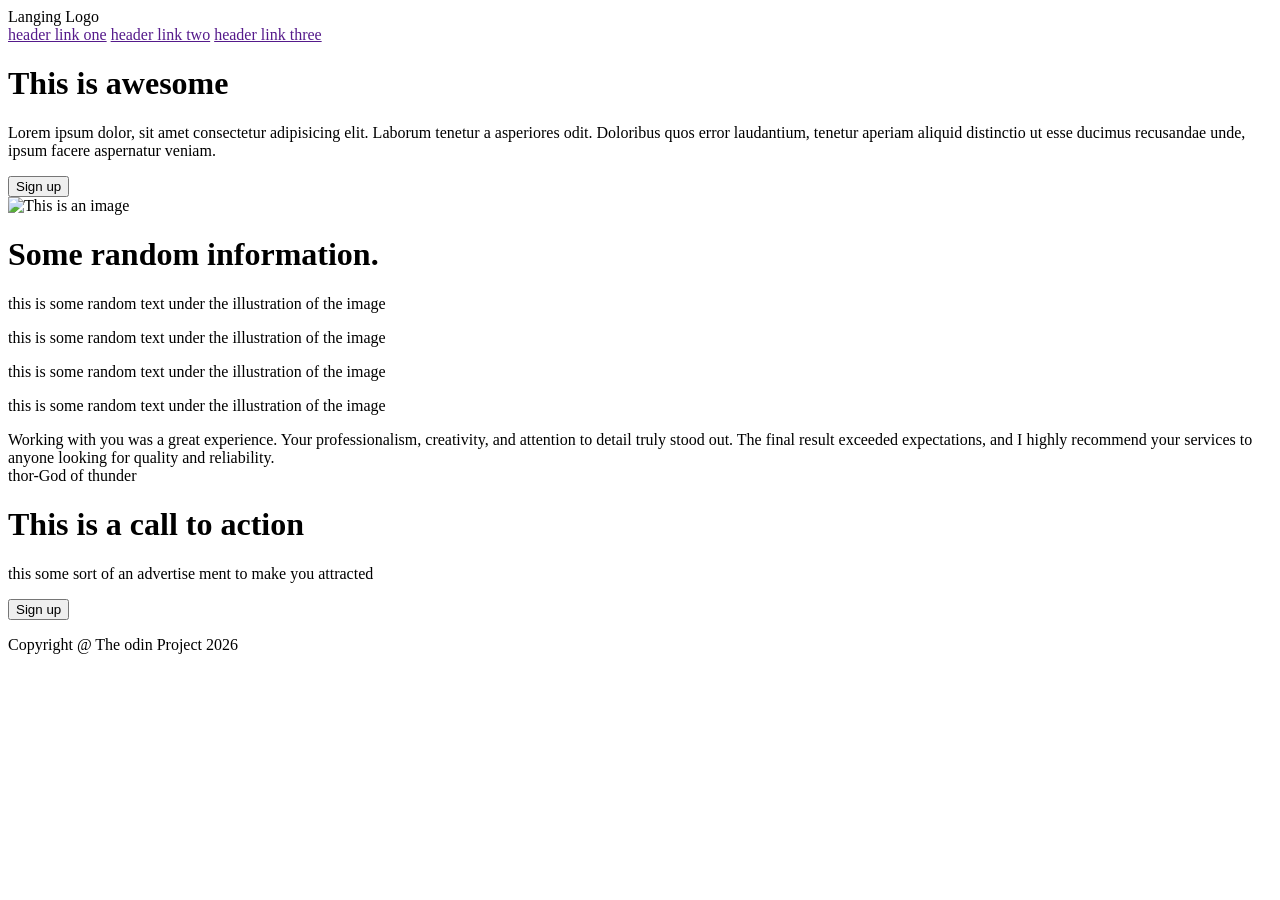
==== landingpage/index.html @ 99c48590 "Creating the html structure" ====
<!DOCTYPE html>
<html lang="en">
<head>
    <meta charset="UTF-8">
    <meta name="viewport" content="width=device-width, initial-scale=1.0">
    <link rel="stylesheet" href="style.css">
    <title>landingpage</title>
</head>
<body>
    <div class="main">
        <div class="navbar">
            <div class="leftlogo">
                Langing Logo
            </div>
            <div class="navigations">
                <nav>
                    <a href="">header link one</a>
                    <a href="">header link two</a>
                    <a href="">header link three</a>
                </nav>
            </div>
        </div>
        <div class="hero">
            <div class="left-content">
                <h1>This is awesome</h1>
                <p>Lorem ipsum dolor, sit amet consectetur adipisicing elit. Laborum tenetur a asperiores odit. Doloribus quos error laudantium, tenetur aperiam aliquid distinctio ut esse ducimus recusandae unde, ipsum facere aspernatur veniam.</p>
                <button>Sign up</button>
            </div>
            <div class="right-content">
                <img src="" alt="This is an image">
            </div>
        </div>
    </div>
    <div class="submain-info">
        <div class="feature-heading">
            <h1>Some random information.</h1>
        </div>
        <div class="feature-content">
            <div class="card1">
                <div class="subcard">

                </div>
                <p>
                    this is some random text under the illustration of the image
                </p>
            </div>
            <div class="card2">
                <div class="subcard">

                </div>
                <p>
                    this is some random text under the illustration of the image
                </p>
            </div>
            <div class="card3">
                <div class="subcard">

                </div>
                <p>
                    this is some random text under the illustration of the image
                </p>
            </div>
            <div class="card4">
                <div class="subcard">

                </div>
                <p>
                    this is some random text under the illustration of the image
                </p>
            </div>
        </div>
        <div class="testimonial">
            <div class="testimonial-note">
                Working with you was a great experience. Your professionalism, creativity, and attention to detail truly stood out. The final result exceeded expectations, and I highly recommend your services to anyone looking for quality and reliability.
            </div>
            <div class="testimonial-author">
                thor-God of thunder
            </div>
        </div>
        <div class="call-to-action">
            <div class="main-cta">
                <div class="left-cta">
                    <h1>This is a call to action</h1>
                    <p>this some sort of an advertise ment to make you attracted</p>
                </div>
                <div class="right-cta">
                    <button>Sign up</button>
                </div>
            </div>
        </div>
        <div class="footer">
            <p>Copyright @ The odin Project 2026</p>
        </div>
    </div>
    <div class="submain">

    </div>
    
</body>
</html>
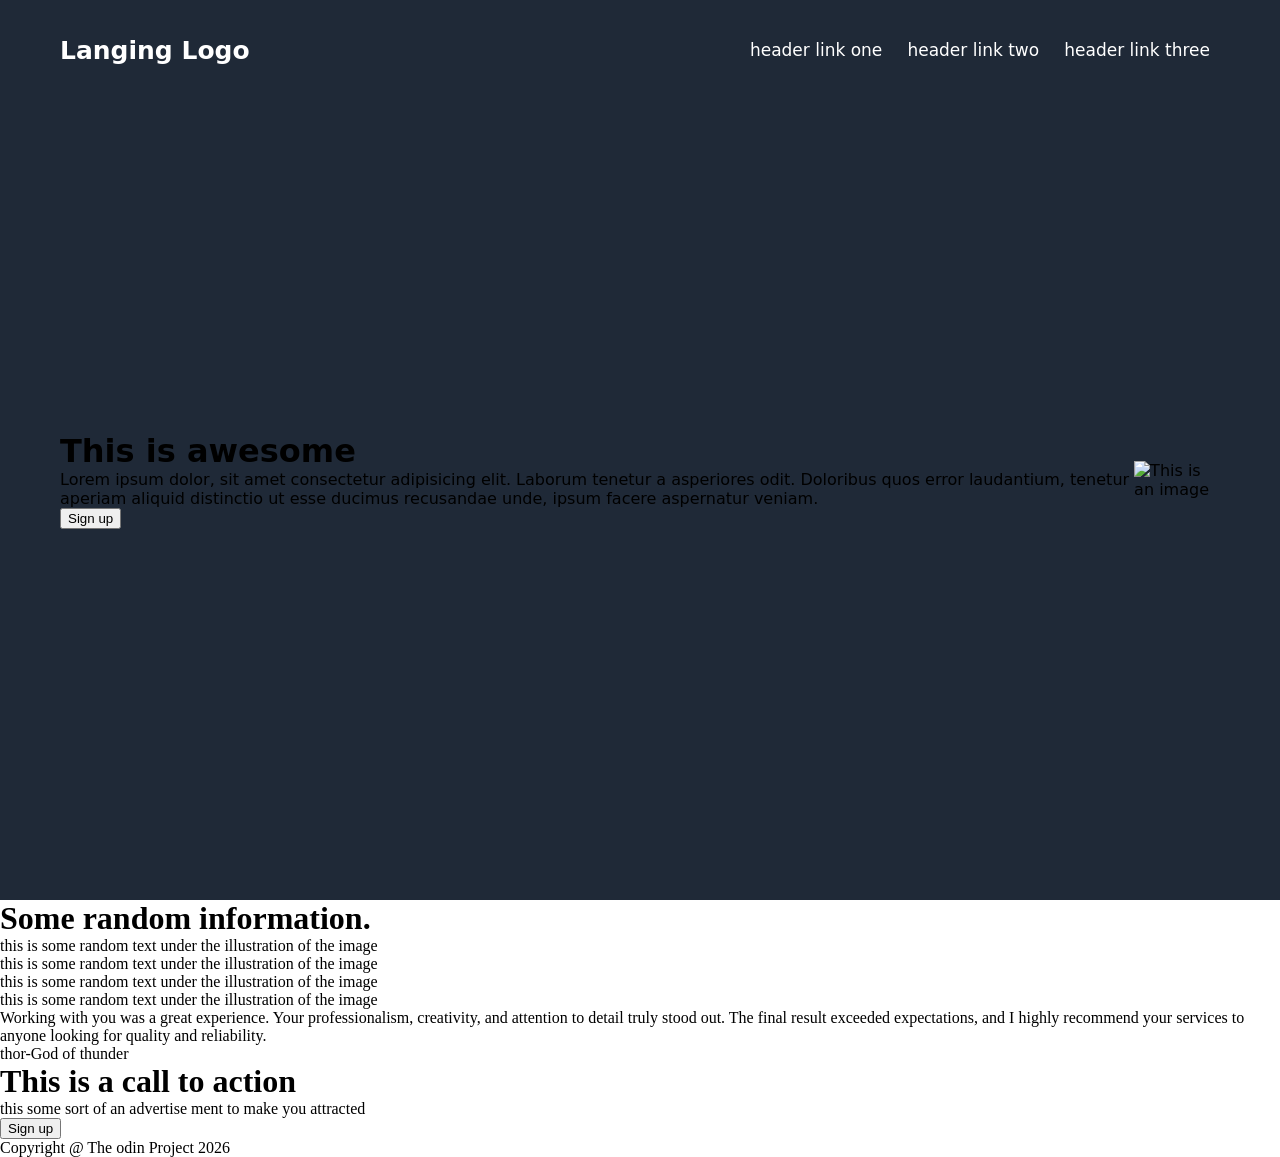
==== commit dec728e2: "madified the documents" ====
--- a/landingpage/index.html
+++ b/landingpage/index.html
@@ -9,7 +9,7 @@
 <body>
     <div class="main">
         <div class="navbar">
-            <div class="leftlogo">
+            <div class="left-logo">
                 Langing Logo
             </div>
             <div class="navigations">
--- a/landingpage/style.css
+++ b/landingpage/style.css
@@ -0,0 +1,39 @@
+*{
+    box-sizing: border-box;
+    margin: 0;
+}
+.main {
+    min-height: 100vh;
+    background-color: #1f2937;
+    font-family: system-ui, -apple-system, BlinkMacSystemFont, 'Segoe UI', Roboto, Oxygen, Ubuntu, Cantarell, 'Open Sans', 'Helvetica Neue', sans-serif;
+    display: flex;
+    flex-direction: column;
+    padding: 20px 60px 20px 60px;
+}
+
+.navbar {
+    display: flex;
+    justify-content: space-between;
+    align-items: center;
+    height: 60px;
+}
+
+.left-logo {
+    color: white;
+    font-weight: 800;
+    font-size: 25px;
+}
+
+nav a{
+    text-decoration: none;
+    color: white;
+    font-size: 17px;
+    margin: 10px;
+}
+
+.hero{
+    display: flex;
+    flex: 1;
+    justify-content: center;
+    align-items: center;
+}
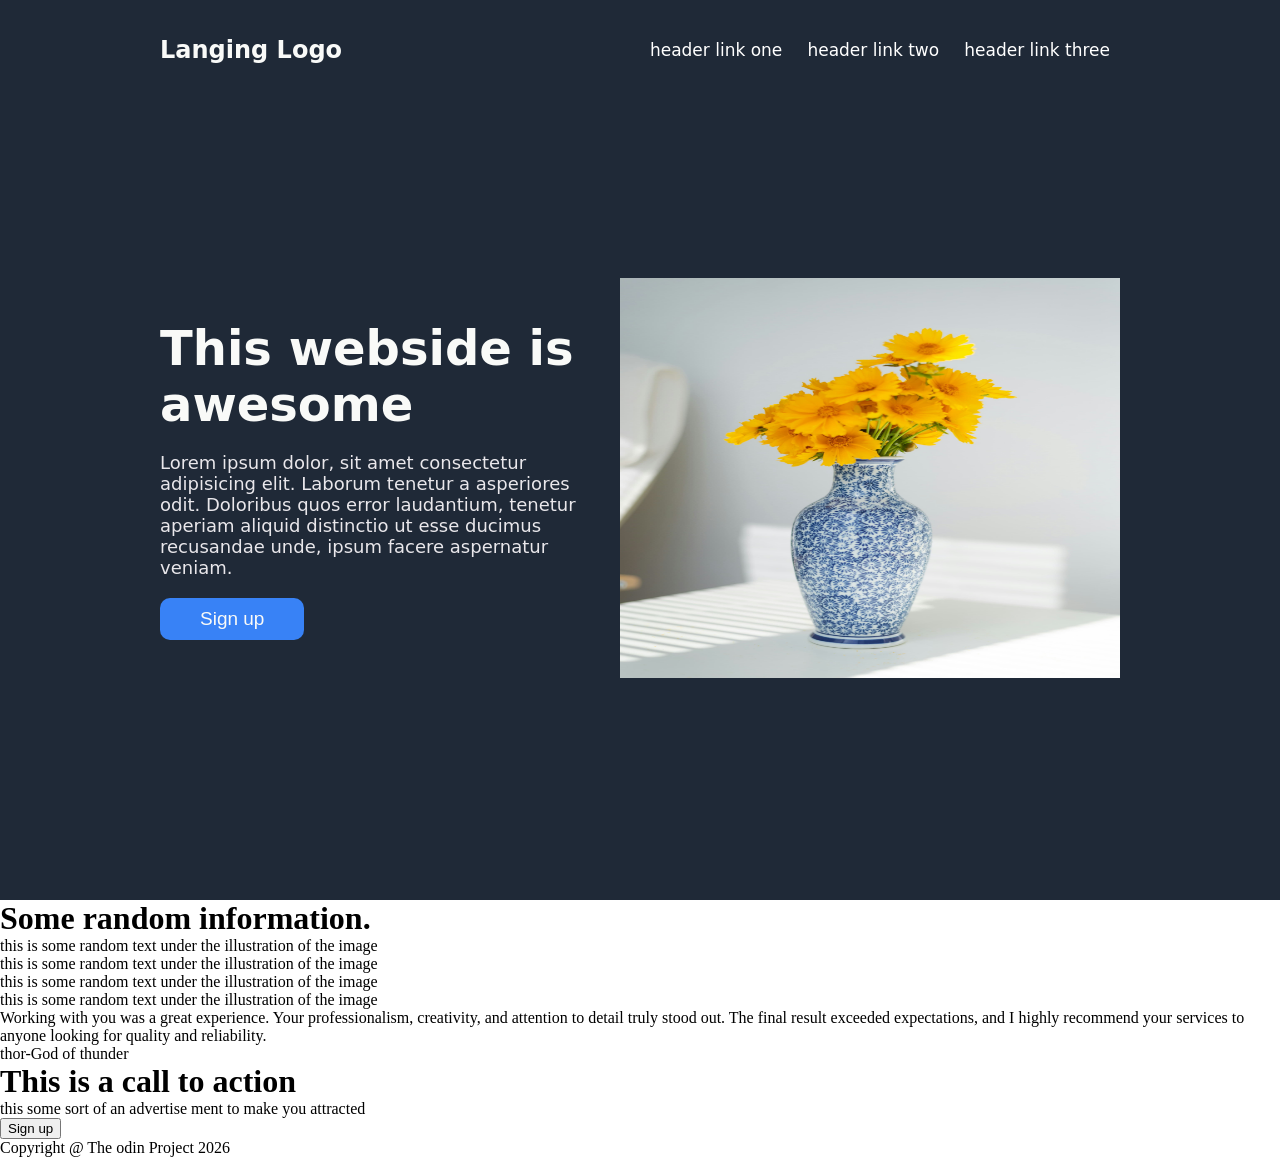
==== commit 623d3987: "finishing the hero section" ====
--- a/landingpage/index.html
+++ b/landingpage/index.html
@@ -22,12 +22,12 @@
         </div>
         <div class="hero">
             <div class="left-content">
-                <h1>This is awesome</h1>
+                <h1>This webside is awesome</h1>
                 <p>Lorem ipsum dolor, sit amet consectetur adipisicing elit. Laborum tenetur a asperiores odit. Doloribus quos error laudantium, tenetur aperiam aliquid distinctio ut esse ducimus recusandae unde, ipsum facere aspernatur veniam.</p>
-                <button>Sign up</button>
+                <button id="signup-btn">Sign up</button>
             </div>
             <div class="right-content">
-                <img src="" alt="This is an image">
+                <img src="images/elena-putina-ENSy20Rj3Ts-unsplash (1).jpg" alt="This is an image" height="400" width="500">
             </div>
         </div>
     </div>
--- a/landingpage/style.css
+++ b/landingpage/style.css
@@ -8,7 +8,7 @@
     font-family: system-ui, -apple-system, BlinkMacSystemFont, 'Segoe UI', Roboto, Oxygen, Ubuntu, Cantarell, 'Open Sans', 'Helvetica Neue', sans-serif;
     display: flex;
     flex-direction: column;
-    padding: 20px 60px 20px 60px;
+    padding: 20px 160px 20px 160px;
 }
 
 .navbar {
@@ -19,9 +19,9 @@
 }
 
 .left-logo {
-    color: white;
+    color: #f9faf8;
     font-weight: 800;
-    font-size: 25px;
+    font-size: 24px;
 }
 
 nav a{
@@ -36,4 +36,32 @@
     flex: 1;
     justify-content: center;
     align-items: center;
+}
+
+.left-content{
+    display: flex;
+    flex-direction: column;
+    gap: 20px;
+    align-items: start;
+}
+
+.left-content h1{
+    color: #f9faf8;
+    font-size: 48px;
+    font-family: system-ui, -apple-system, BlinkMacSystemFont, 'Segoe UI', Roboto, Oxygen, Ubuntu, Cantarell, 'Open Sans', 'Helvetica Neue', sans-serif;
+    font-weight: 900;
+}
+
+.left-content p{
+    color: #e9e7eb;
+    font-size: 18px;
+    padding: 0px 30px 0px 0px;
+}
+#signup-btn {
+    background-color: #3882f6;
+    color: #f9faf8;
+    padding: 10px 40px;
+    border-radius: 10px;
+    font-size: 19px;
+    border: none;
 }
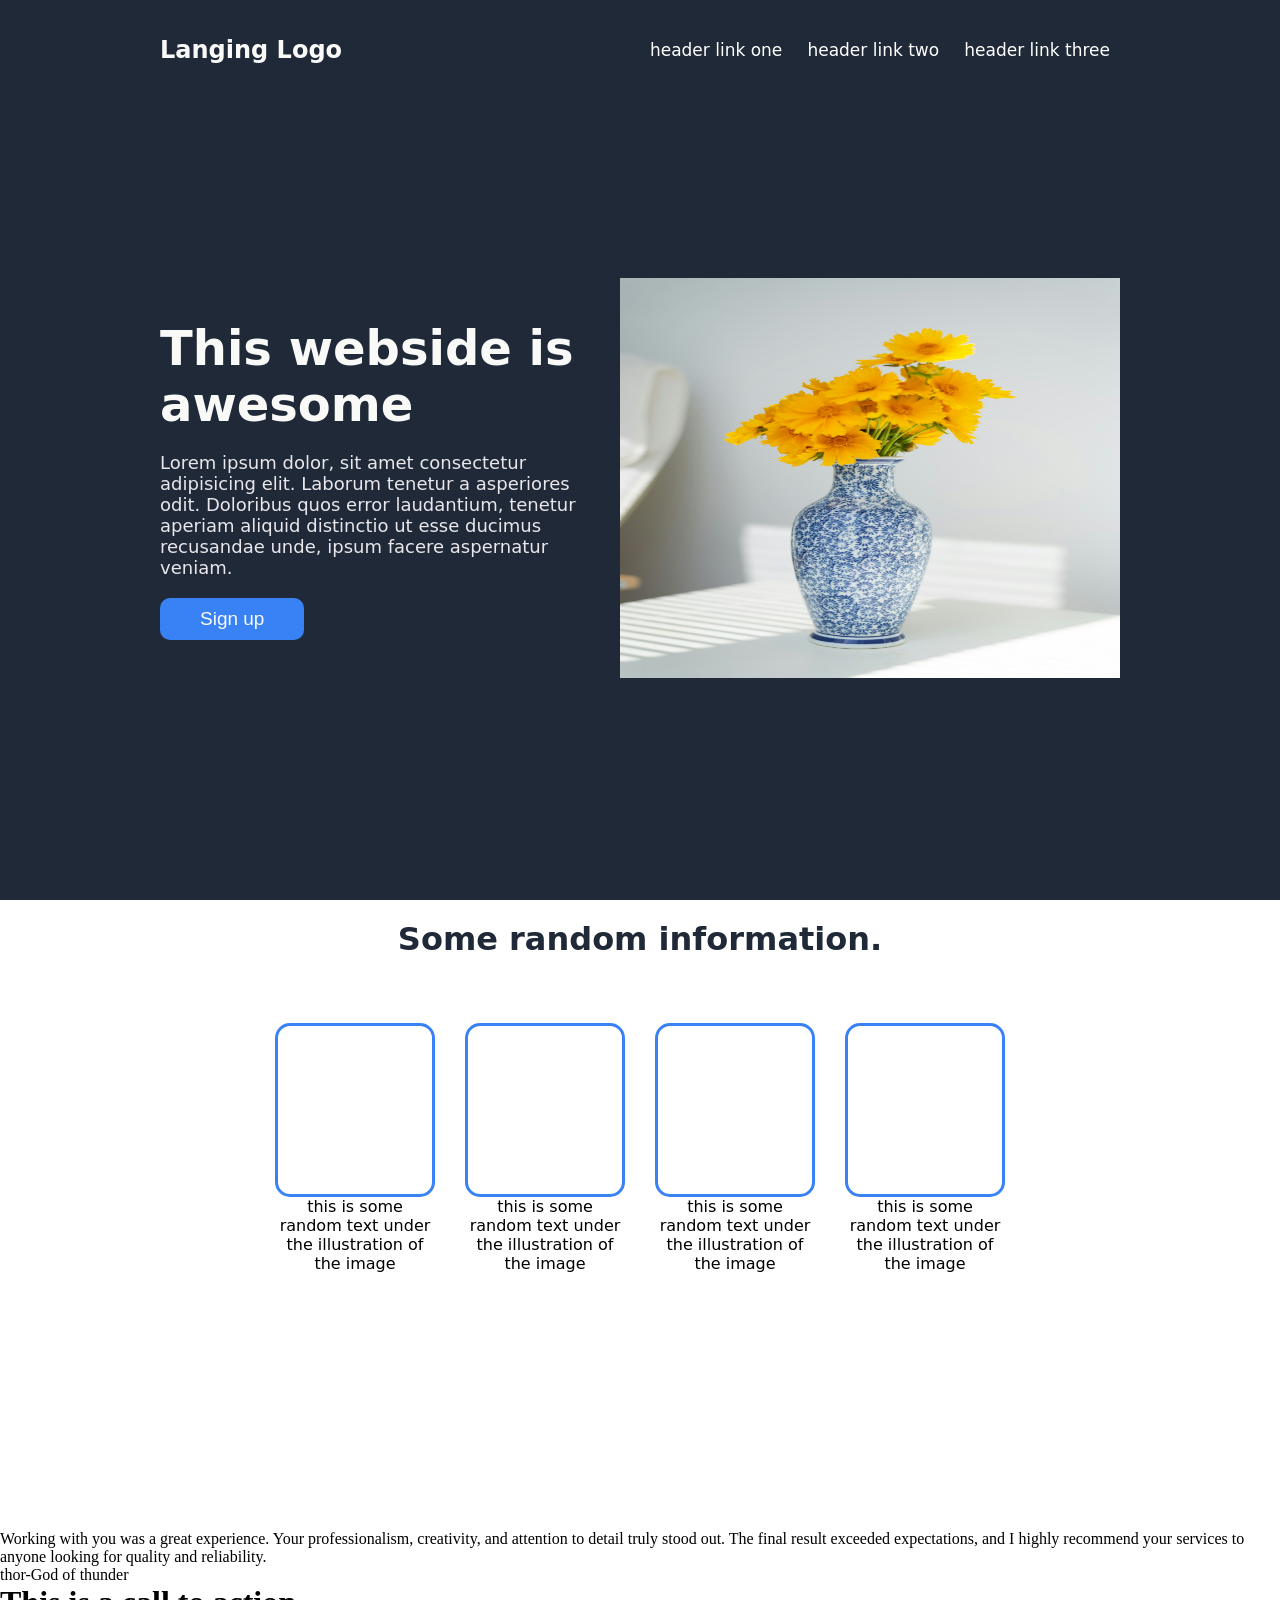
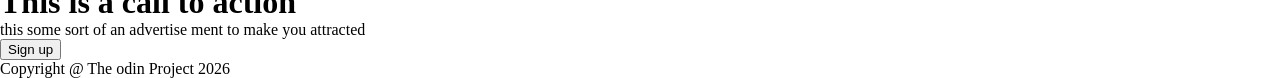
==== commit 7341956c: "Compelete designing the sub-main section both css and html are touched" ====
--- a/landingpage/index.html
+++ b/landingpage/index.html
@@ -36,7 +36,7 @@
             <h1>Some random information.</h1>
         </div>
         <div class="feature-content">
-            <div class="card1">
+            <div class="card card1">
                 <div class="subcard">
 
                 </div>
@@ -44,7 +44,7 @@
                     this is some random text under the illustration of the image
                 </p>
             </div>
-            <div class="card2">
+            <div class="card card2">
                 <div class="subcard">
 
                 </div>
@@ -52,7 +52,7 @@
                     this is some random text under the illustration of the image
                 </p>
             </div>
-            <div class="card3">
+            <div class="card card3">
                 <div class="subcard">
 
                 </div>
@@ -60,7 +60,7 @@
                     this is some random text under the illustration of the image
                 </p>
             </div>
-            <div class="card4">
+            <div class="card card4">
                 <div class="subcard">
 
                 </div>
@@ -69,28 +69,28 @@
                 </p>
             </div>
         </div>
-        <div class="testimonial">
-            <div class="testimonial-note">
-                Working with you was a great experience. Your professionalism, creativity, and attention to detail truly stood out. The final result exceeded expectations, and I highly recommend your services to anyone looking for quality and reliability.
+    </div>    
+    <div class="testimonial">
+        <div class="testimonial-note">
+            Working with you was a great experience. Your professionalism, creativity, and attention to detail truly stood out. The final result exceeded expectations, and I highly recommend your services to anyone looking for quality and reliability.
+        </div>
+        <div class="testimonial-author">
+             thor-God of thunder
+        </div>
+    </div>
+    <div class="call-to-action">
+        <div class="main-cta">
+            <div class="left-cta">
+                <h1>This is a call to action</h1>
+                <p>this some sort of an advertise ment to make you attracted</p>
             </div>
-            <div class="testimonial-author">
-                thor-God of thunder
+            <div class="right-cta">
+                <button>Sign up</button>
             </div>
         </div>
-        <div class="call-to-action">
-            <div class="main-cta">
-                <div class="left-cta">
-                    <h1>This is a call to action</h1>
-                    <p>this some sort of an advertise ment to make you attracted</p>
-                </div>
-                <div class="right-cta">
-                    <button>Sign up</button>
-                </div>
-            </div>
-        </div>
-        <div class="footer">
-            <p>Copyright @ The odin Project 2026</p>
-        </div>
+    </div>
+    <div class="footer">
+        <p>Copyright @ The odin Project 2026</p>
     </div>
     <div class="submain">
 
--- a/landingpage/style.css
+++ b/landingpage/style.css
@@ -64,4 +64,42 @@
     border-radius: 10px;
     font-size: 19px;
     border: none;
+}
+
+.submain-info {
+    min-height: 70vh;
+    font-family: system-ui, -apple-system, BlinkMacSystemFont, 'Segoe UI', Roboto, Oxygen, Ubuntu, Cantarell, 'Open Sans', 'Helvetica Neue', sans-serif;
+    display: flex;
+    flex-direction: column;
+    padding: 20px 160px 20px 160px;
+    align-items: center;
+    gap: 30px;
+}
+
+.feature-heading {
+    color: #1f2937;
+}
+
+.feature-content {
+    display: flex;
+    gap: 20px;
+    padding: 30px;
+}
+
+.card {
+    height: 300px;
+    width: 170px;
+    border-radius: 15px;
+    padding: 5px;
+}
+
+.subcard {
+    border: solid 3px #3882f6;
+    height: 60%;
+    border-radius: 15px;
+
+}
+
+.card p{
+    text-align: center;
 }
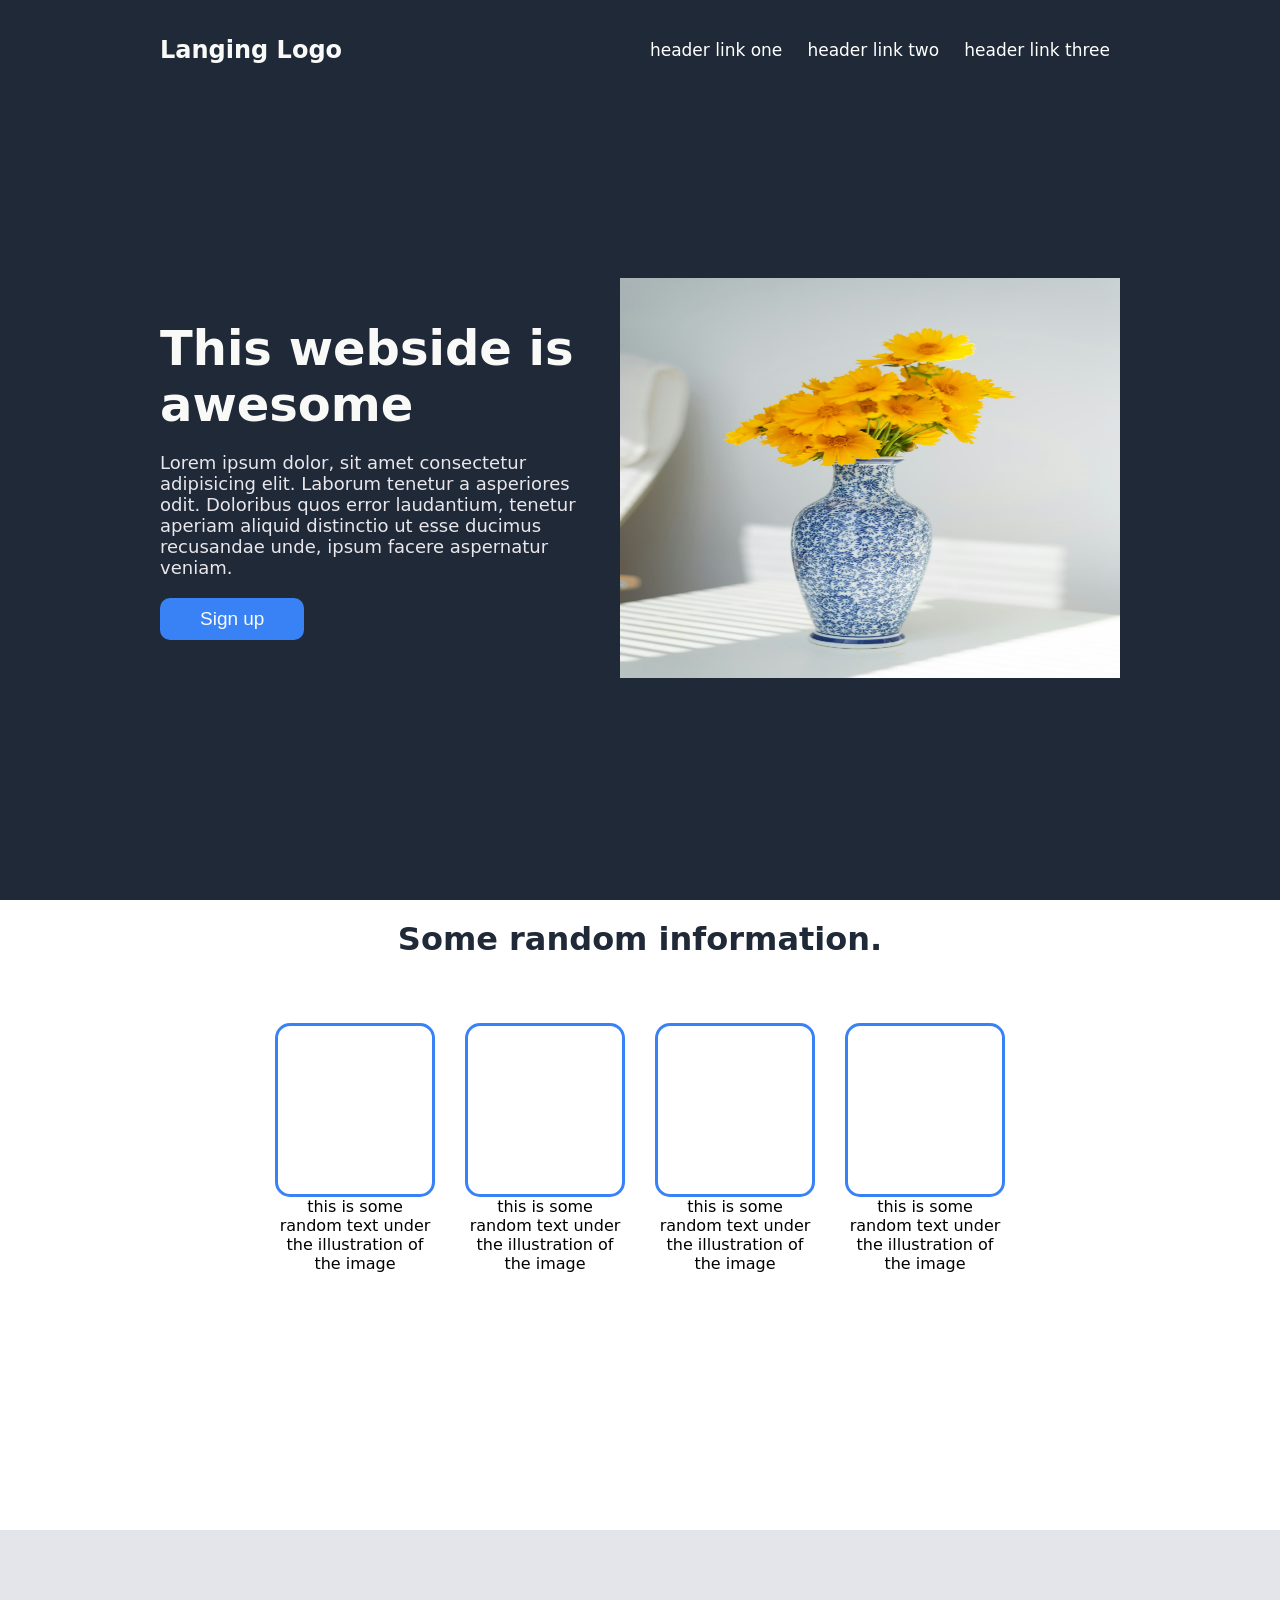
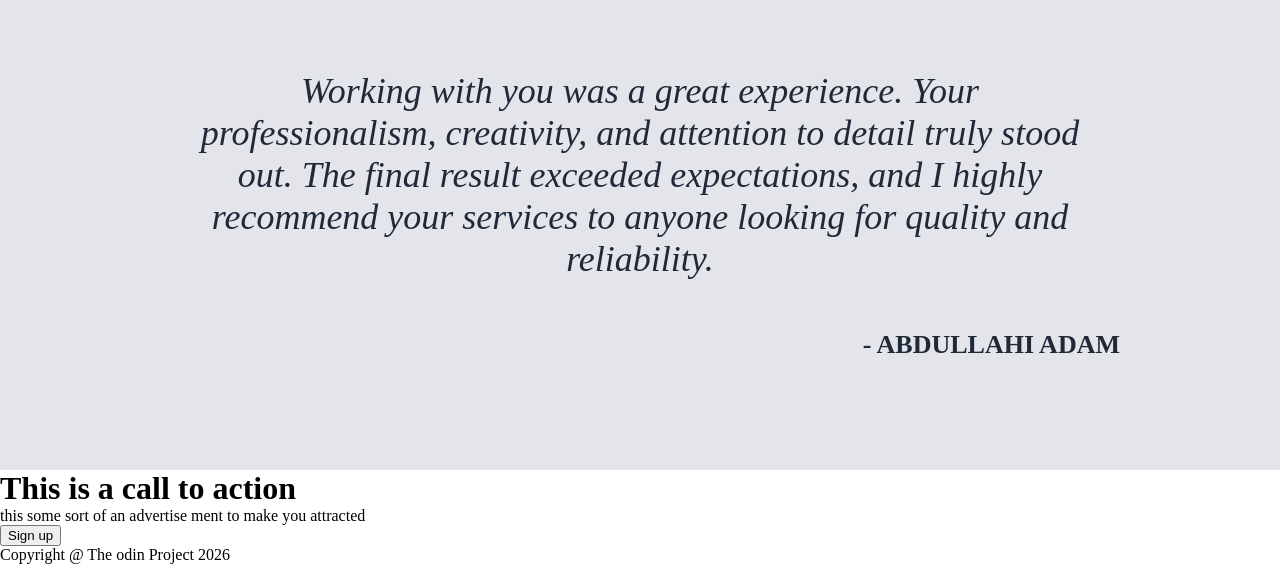
==== commit e71df509: "compelete creating the testimonial block on both css and html" ====
--- a/landingpage/index.html
+++ b/landingpage/index.html
@@ -72,10 +72,10 @@
     </div>    
     <div class="testimonial">
         <div class="testimonial-note">
-            Working with you was a great experience. Your professionalism, creativity, and attention to detail truly stood out. The final result exceeded expectations, and I highly recommend your services to anyone looking for quality and reliability.
+           <i>Working with you was a great experience. Your professionalism, creativity, and attention to detail truly stood out. The final result exceeded expectations, and I highly recommend your services to anyone looking for quality and reliability.</i> 
         </div>
         <div class="testimonial-author">
-             thor-God of thunder
+            - ABDULLAHI ADAM
         </div>
     </div>
     <div class="call-to-action">
--- a/landingpage/style.css
+++ b/landingpage/style.css
@@ -102,4 +102,32 @@
 
 .card p{
     text-align: center;
-}+}
+
+.testimonial {
+    background-color: #e3e5eb;
+    min-height: 60vh;
+    display: flex;
+    flex-direction: column;
+    justify-content: center;
+    align-items: center;
+    padding: 20px 160px 20px 160px;
+    gap: 20px;
+
+}
+
+.testimonial-note {
+    color: #1f2937;
+    text-align: center;
+    font-weight: 300;
+    font-size: 36px;
+    padding: 30px;
+}
+
+.testimonial-author {
+    font-size: 26px;
+    font-weight: 600;
+    text-decoration: capitalize;
+    align-self: flex-end;
+    color: #1f2937;
+}    
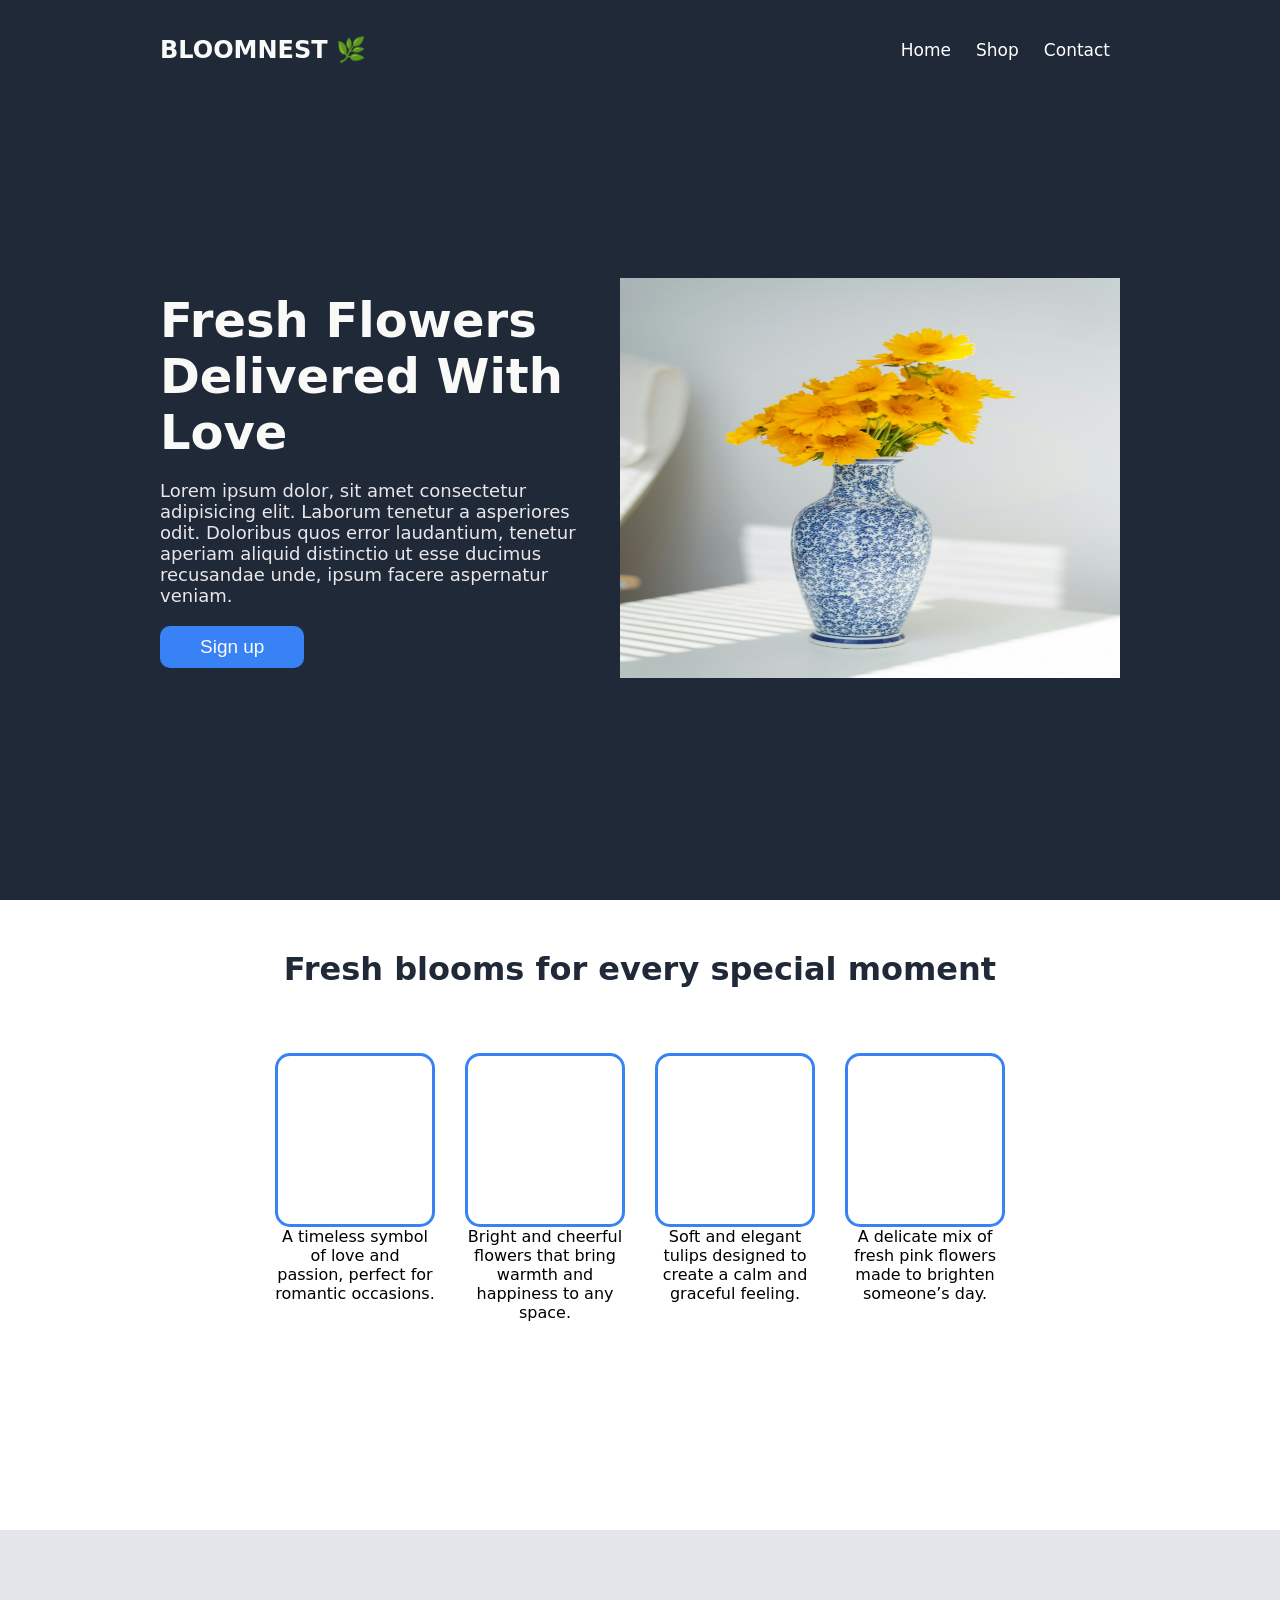
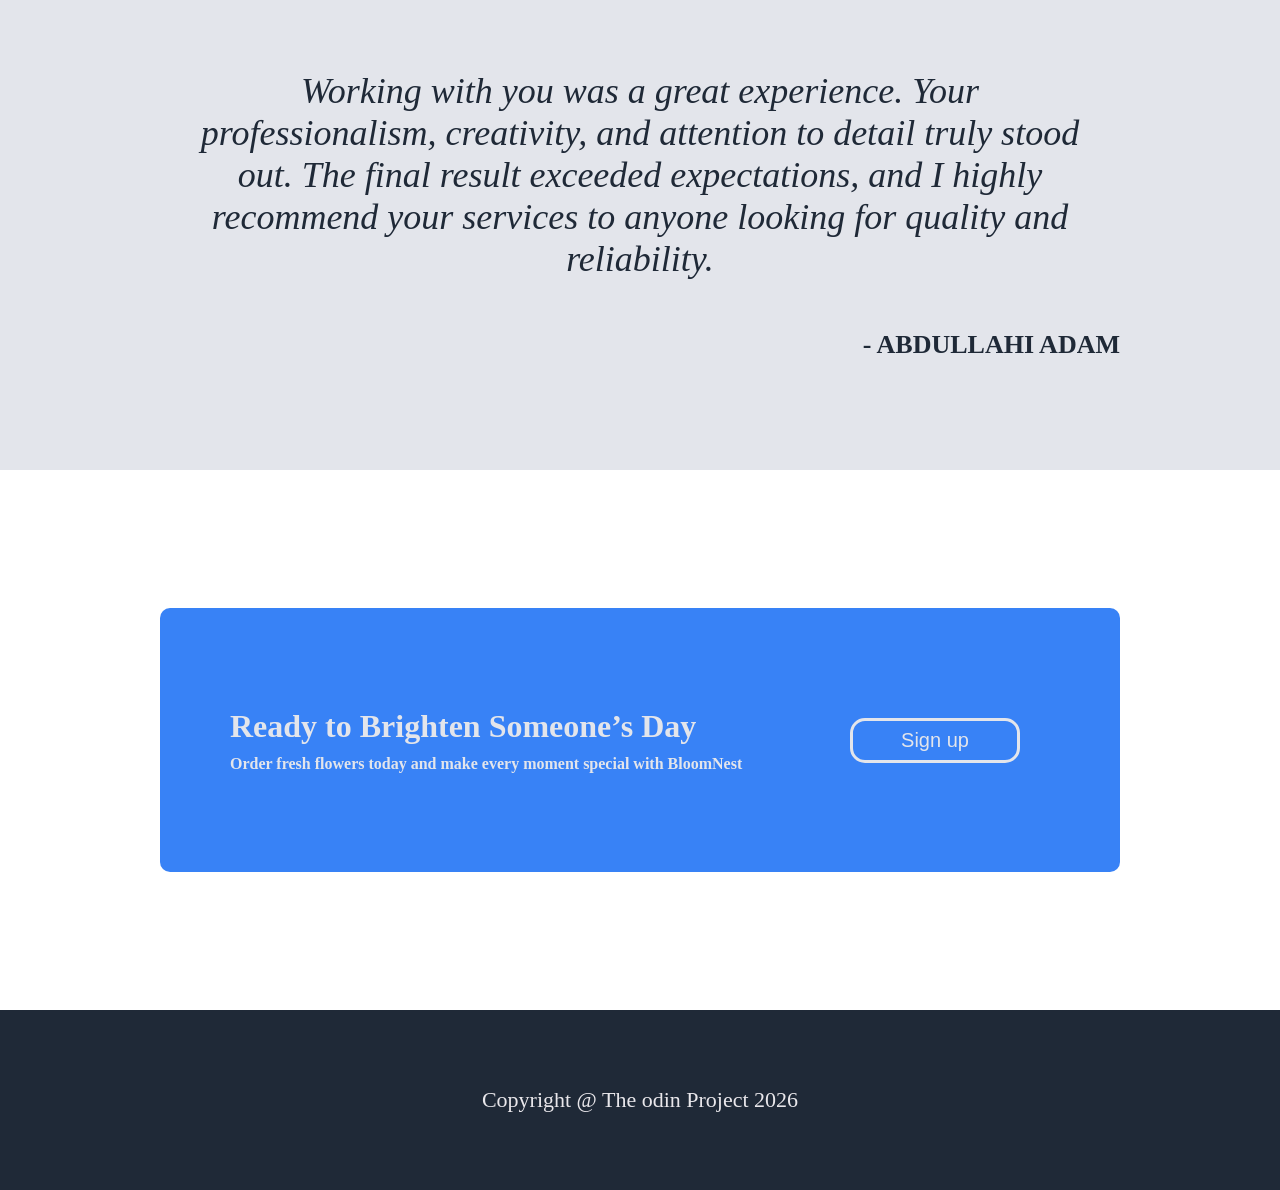
==== commit 17e2e671: "Updating the text to something meaningful and adjusting the the space in CTA and FEATURE section" ====
--- a/landingpage/index.html
+++ b/landingpage/index.html
@@ -10,19 +10,19 @@
     <div class="main">
         <div class="navbar">
             <div class="left-logo">
-                Langing Logo
+                BLOOMNEST 🌿
             </div>
             <div class="navigations">
                 <nav>
-                    <a href="">header link one</a>
-                    <a href="">header link two</a>
-                    <a href="">header link three</a>
+                    <a href="">Home</a>
+                    <a href="">Shop</a>
+                    <a href="">Contact</a>
                 </nav>
             </div>
         </div>
         <div class="hero">
             <div class="left-content">
-                <h1>This webside is awesome</h1>
+                <h1>Fresh Flowers Delivered With Love</h1>
                 <p>Lorem ipsum dolor, sit amet consectetur adipisicing elit. Laborum tenetur a asperiores odit. Doloribus quos error laudantium, tenetur aperiam aliquid distinctio ut esse ducimus recusandae unde, ipsum facere aspernatur veniam.</p>
                 <button id="signup-btn">Sign up</button>
             </div>
@@ -33,40 +33,32 @@
     </div>
     <div class="submain-info">
         <div class="feature-heading">
-            <h1>Some random information.</h1>
+            <h1>Fresh blooms for every special moment</h1>
         </div>
         <div class="feature-content">
             <div class="card card1">
                 <div class="subcard">
 
                 </div>
-                <p>
-                    this is some random text under the illustration of the image
-                </p>
+                <p>A timeless symbol of love and passion, perfect for romantic occasions.</p>
             </div>
             <div class="card card2">
                 <div class="subcard">
 
                 </div>
-                <p>
-                    this is some random text under the illustration of the image
-                </p>
+                <p>Bright and cheerful flowers that bring warmth and happiness to any space.</p>
             </div>
             <div class="card card3">
                 <div class="subcard">
 
                 </div>
-                <p>
-                    this is some random text under the illustration of the image
-                </p>
+                <p>Soft and elegant tulips designed to create a calm and graceful feeling.</p>
             </div>
             <div class="card card4">
                 <div class="subcard">
 
                 </div>
-                <p>
-                    this is some random text under the illustration of the image
-                </p>
+                <p>A delicate mix of fresh pink flowers made to brighten someone’s day. </p>
             </div>
         </div>
     </div>    
@@ -81,8 +73,8 @@
     <div class="call-to-action">
         <div class="main-cta">
             <div class="left-cta">
-                <h1>This is a call to action</h1>
-                <p>this some sort of an advertise ment to make you attracted</p>
+                <h1>Ready to Brighten Someone’s Day</h1>
+                <p>Order fresh flowers today and make every moment special with BloomNest</p>
             </div>
             <div class="right-cta">
                 <button>Sign up</button>
--- a/landingpage/style.css
+++ b/landingpage/style.css
@@ -71,7 +71,7 @@
     font-family: system-ui, -apple-system, BlinkMacSystemFont, 'Segoe UI', Roboto, Oxygen, Ubuntu, Cantarell, 'Open Sans', 'Helvetica Neue', sans-serif;
     display: flex;
     flex-direction: column;
-    padding: 20px 160px 20px 160px;
+    padding: 50px 160px 50px 160px;
     align-items: center;
     gap: 30px;
 }
@@ -111,7 +111,7 @@
     flex-direction: column;
     justify-content: center;
     align-items: center;
-    padding: 20px 160px 20px 160px;
+    padding: 50px 160px 50px 160px;
     gap: 20px;
 
 }
@@ -130,4 +130,60 @@
     text-decoration: capitalize;
     align-self: flex-end;
     color: #1f2937;
-}    +}   
+
+.call-to-action{
+    display: flex;
+    justify-content: center;
+    align-items: center;
+    height: 60vh;
+    padding: 50px 160px 50px 160px;
+}
+
+.main-cta {
+    background-color: #3882f6;
+    height: 60%;
+    width: 100%;
+    border-radius: 10px;
+    display: flex;
+    justify-content: space-between;
+    align-items: center;
+    padding: 100px 50px 100px 50px;
+}
+
+.left-cta {
+    color: #e3e5eb;
+    font-size: 16px;
+    font-weight: 600;
+    margin-left: 20px;
+    display: flex;
+    flex-direction: column;
+    gap: 10px;
+
+}
+
+.right-cta button{
+    color: #e3e5eb;
+    background-color: transparent;
+    border: 3px solid #e3e5eb;
+    width: 170px;
+    height: 45px;
+    border-radius: 15px;
+    margin-right: 50px;
+    font-size: 20px;
+
+}
+
+.footer {
+    background-color: #1f2937;
+    display: flex;
+    justify-content: center;
+    align-items: center;
+    min-height: 20vh;
+}
+
+.footer p{
+    color: #e9e7eb;
+    font-size: 22px;
+    font-weight: 300;
+}
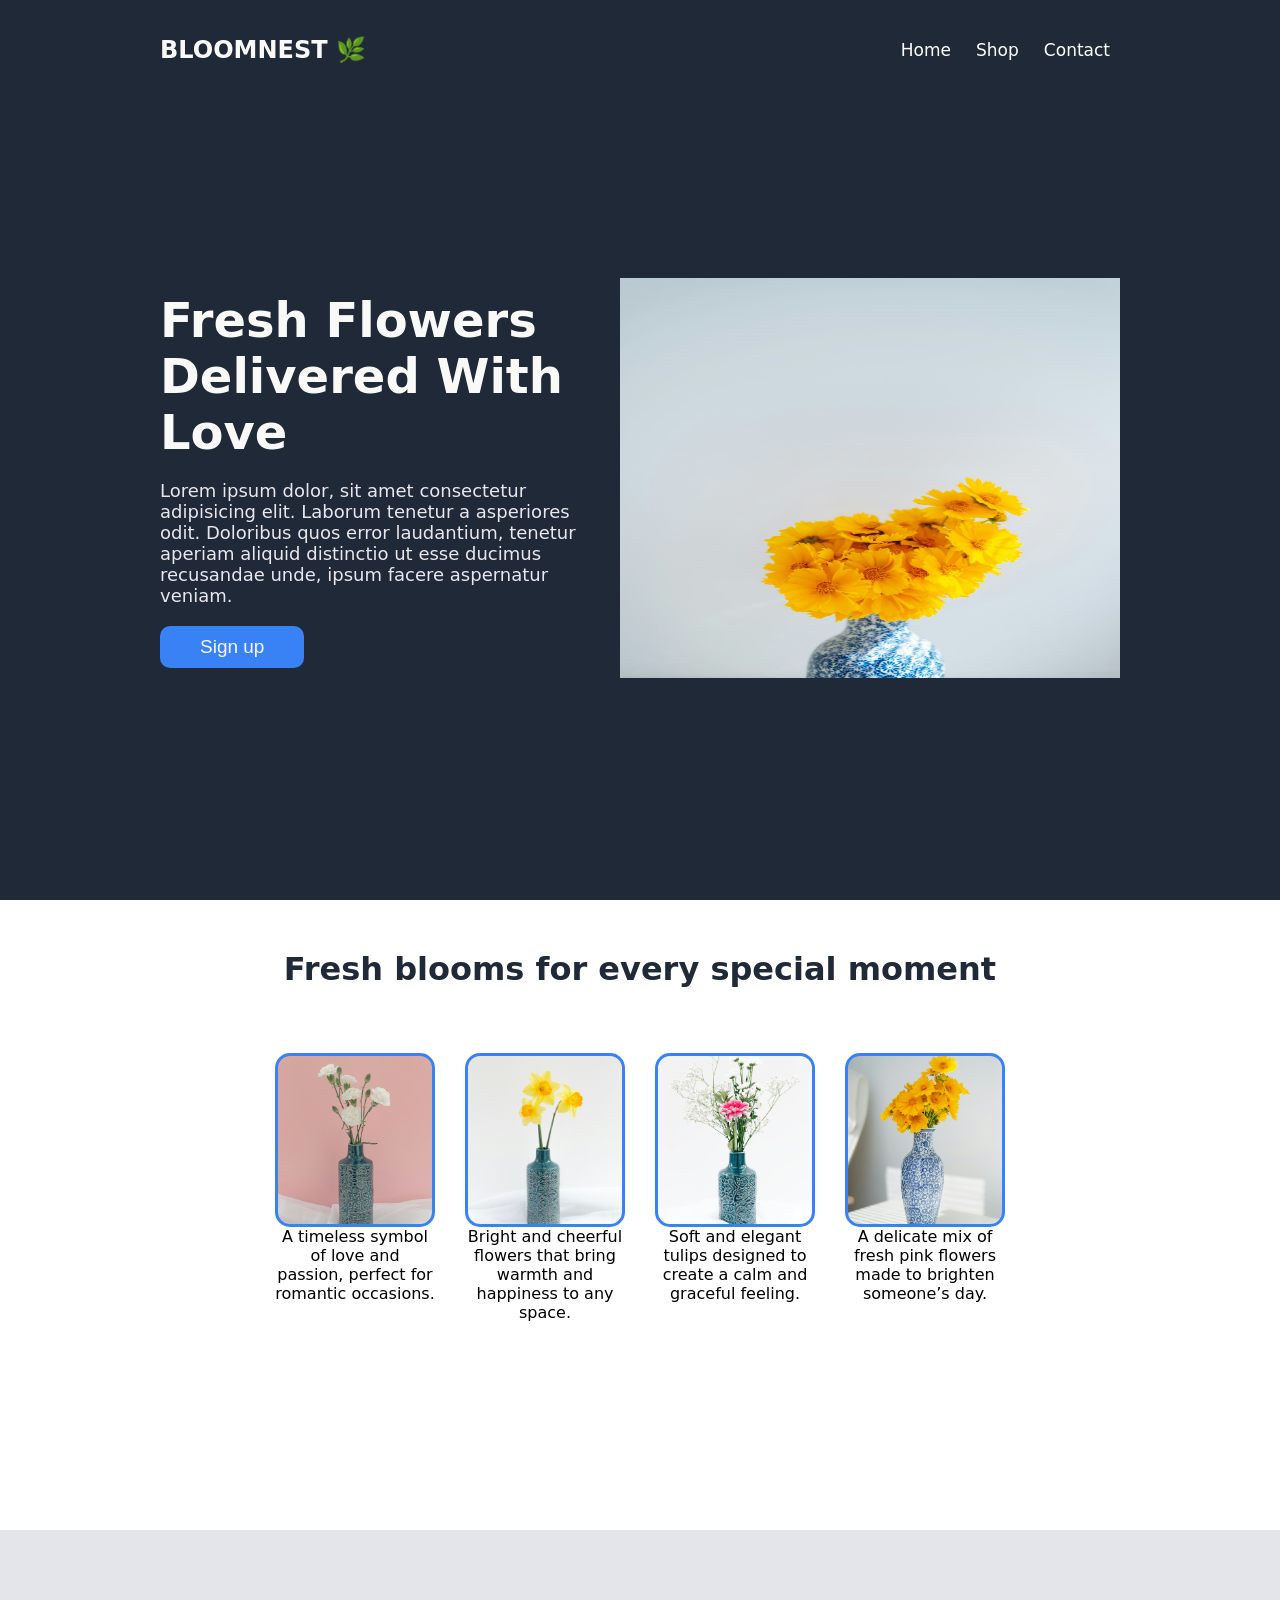
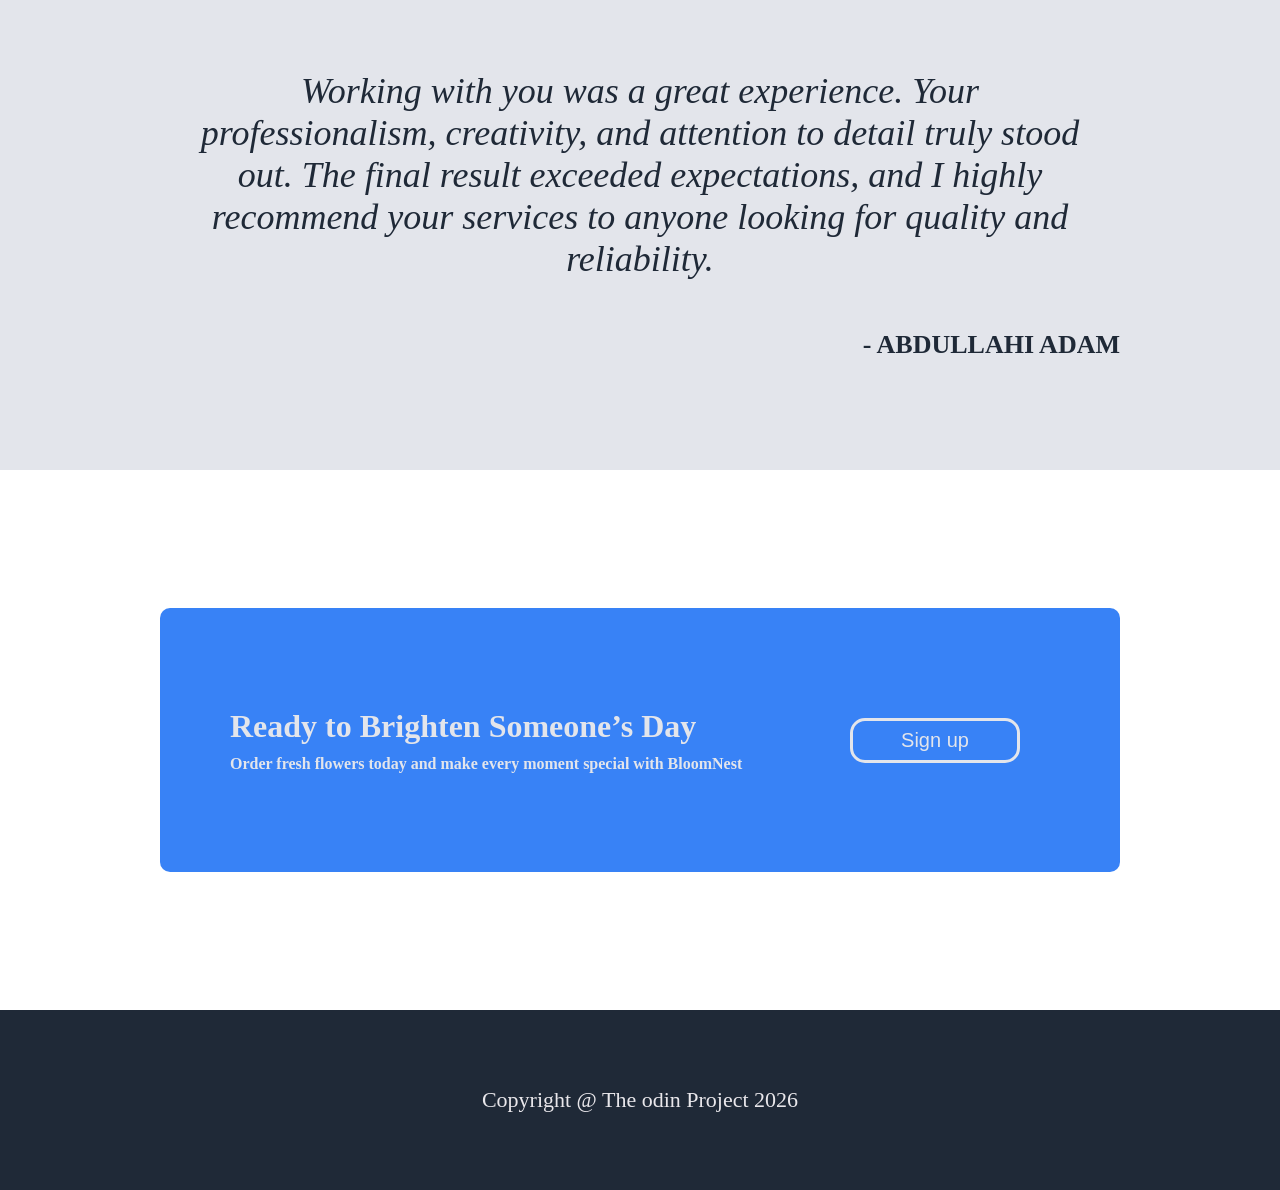
==== commit 8970a08e: "adding and updating images in all the feature product section" ====
--- a/landingpage/index.html
+++ b/landingpage/index.html
@@ -27,7 +27,7 @@
                 <button id="signup-btn">Sign up</button>
             </div>
             <div class="right-content">
-                <img src="images/elena-putina-ENSy20Rj3Ts-unsplash (1).jpg" alt="This is an image" height="400" width="500">
+                <img src="images/elena-putina-sWI90LXdhsg-unsplash (1).jpg" alt="This is an image" height="400" width="500">
             </div>
         </div>
     </div>
--- a/landingpage/style.css
+++ b/landingpage/style.css
@@ -186,4 +186,29 @@
     color: #e9e7eb;
     font-size: 22px;
     font-weight: 300;
-}+}
+
+.card1 .subcard{
+    background-image: url(images/natalie-kinnear-8meK0SfPZYw-unsplash\ \(2\).jpg);
+    background-position: center;
+    background-size: cover;
+    background-repeat: no-repeat;
+}
+.card2 .subcard{
+    background-image: url(images/natalie-kinnear-yao1ypcubTs-unsplash\ \(1\).jpg);
+    background-position: center;
+    background-size: cover;
+    background-repeat: no-repeat;
+}
+.card3 .subcard{
+    background-image: url(images/natalie-kinnear-E083NbnCq6Q-unsplash\ \(1\).jpg);
+    background-position: center;
+    background-size: cover;
+    background-repeat: no-repeat;
+}
+.card4 .subcard{
+    background-image: url(images/elena-putina-ENSy20Rj3Ts-unsplash\ \(1\).jpg);
+    background-position: center;
+    background-size: cover;
+    background-repeat: no-repeat;
+}
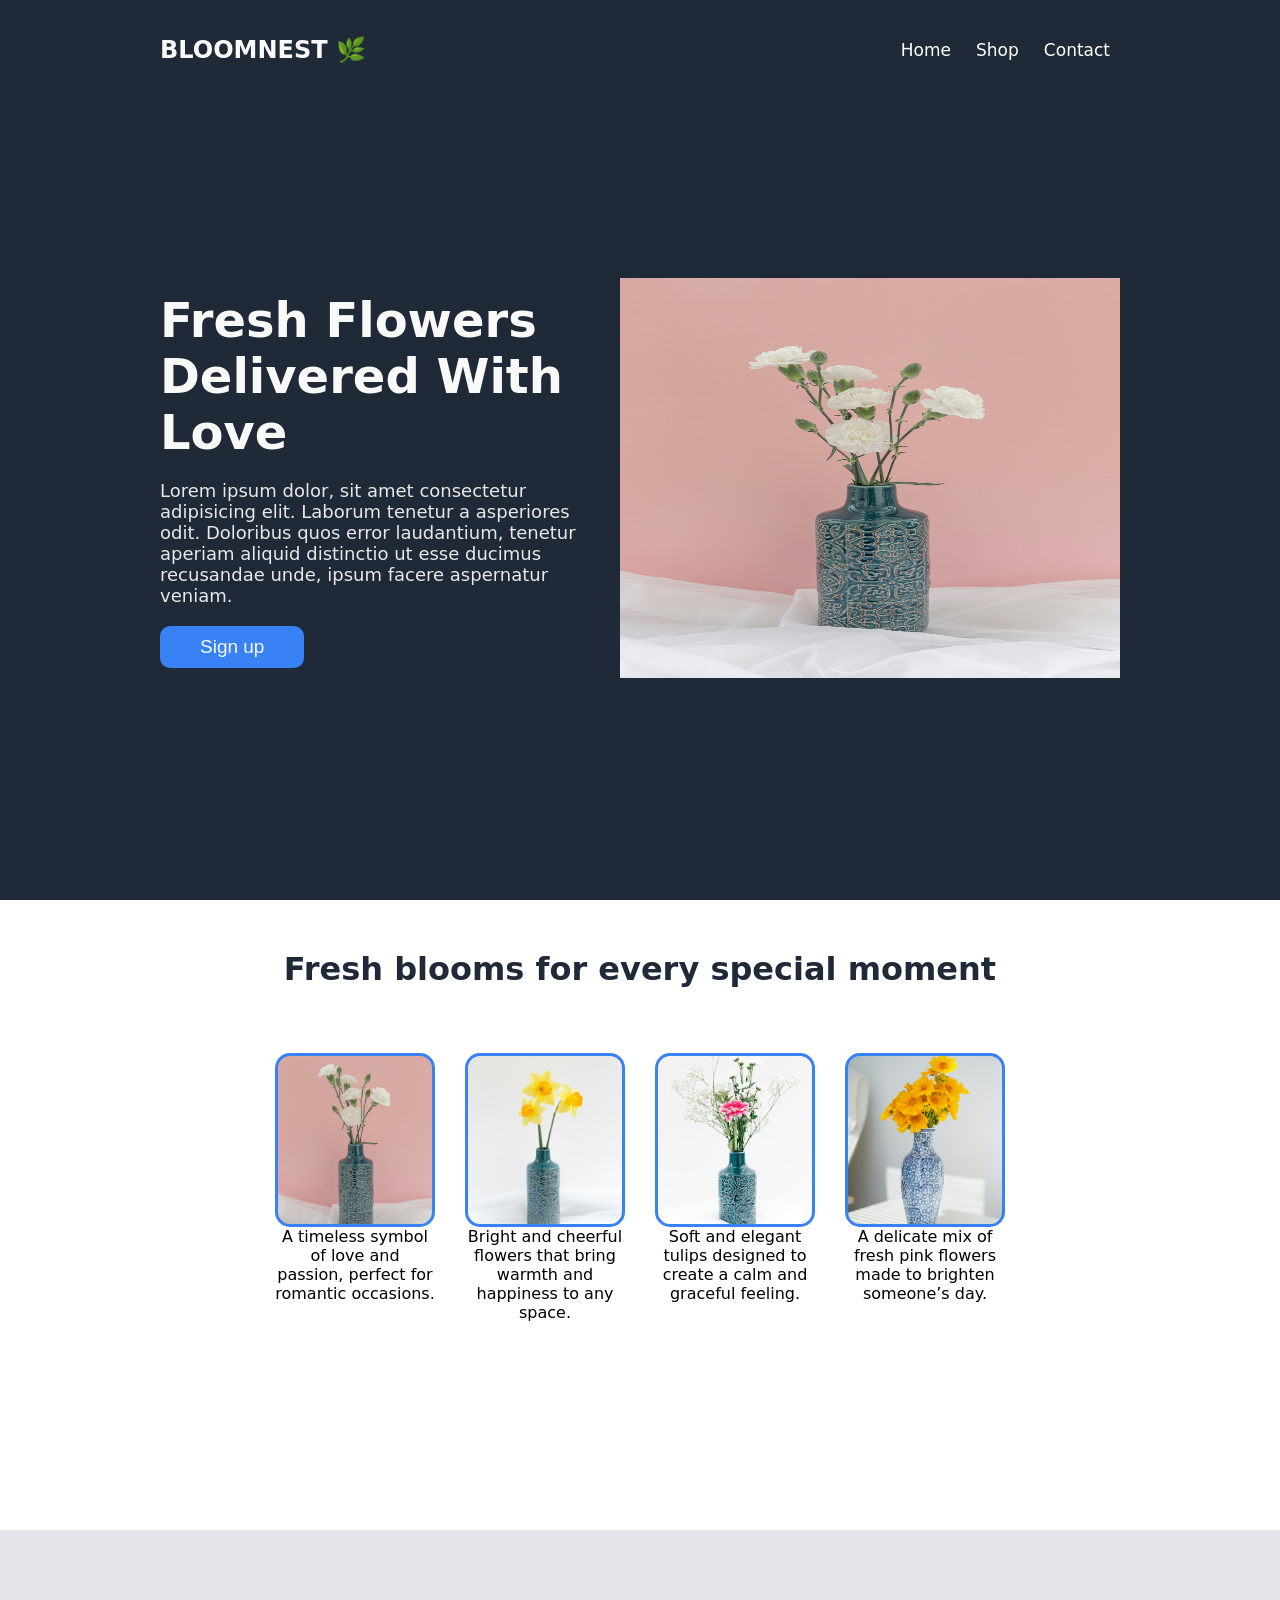
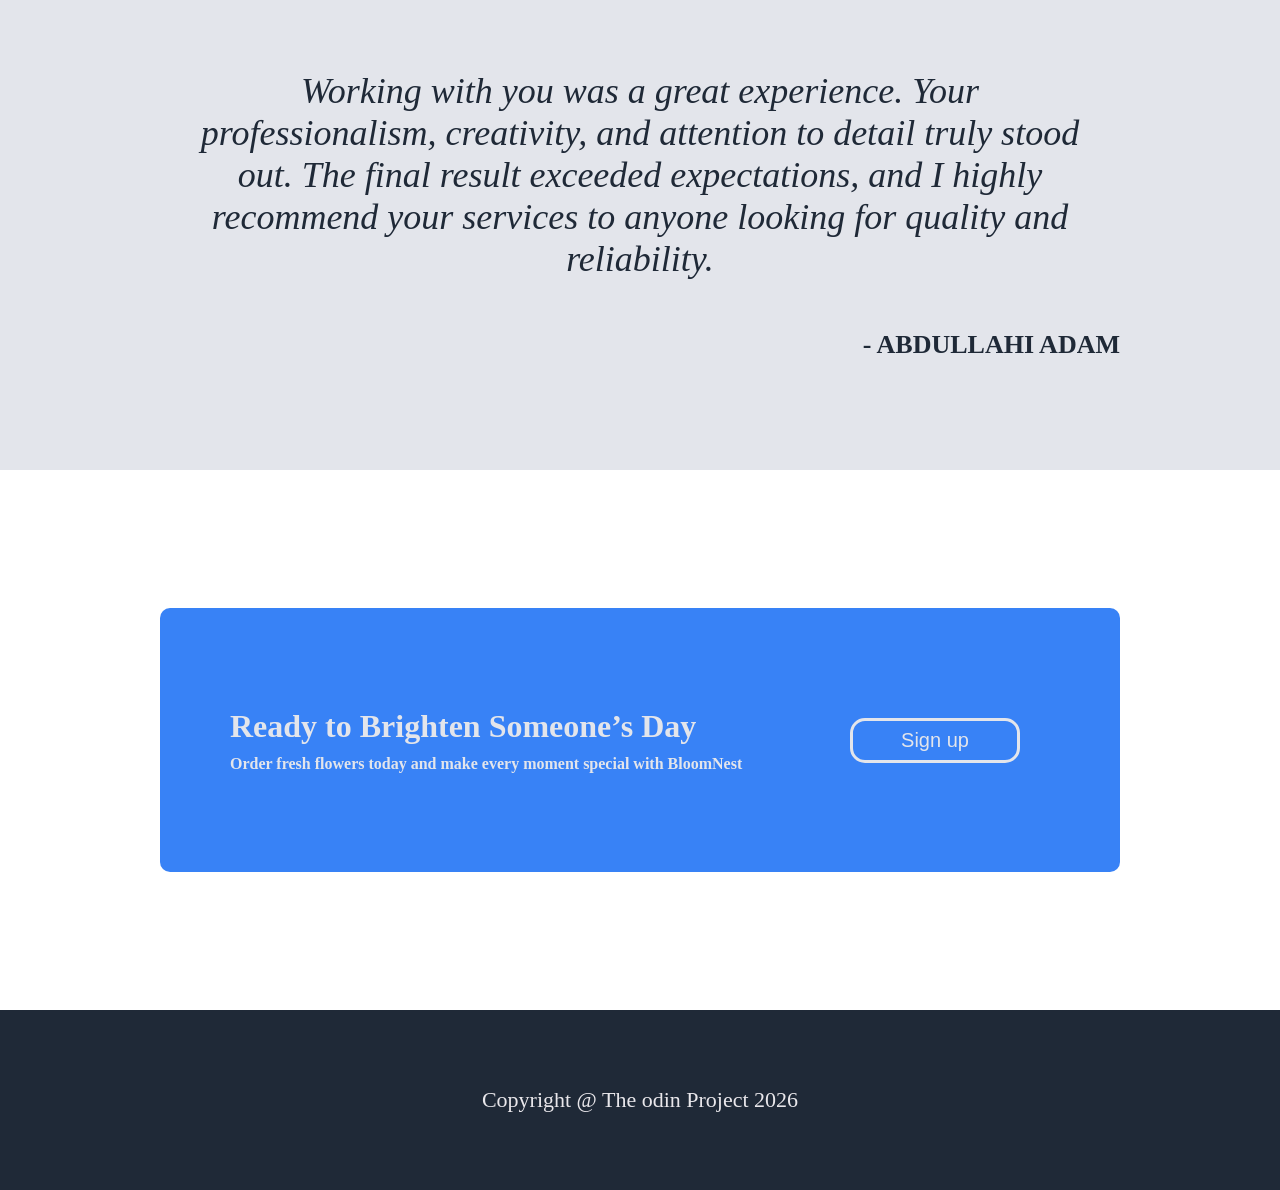
==== commit fa89b800: "updating image" ====
--- a/landingpage/index.html
+++ b/landingpage/index.html
@@ -27,7 +27,7 @@
                 <button id="signup-btn">Sign up</button>
             </div>
             <div class="right-content">
-                <img src="images/elena-putina-sWI90LXdhsg-unsplash (1).jpg" alt="This is an image" height="400" width="500">
+                <img src="images/natalie-kinnear-8meK0SfPZYw-unsplash (2).jpg" alt="This is an image" height="400" width="500">
             </div>
         </div>
     </div>
